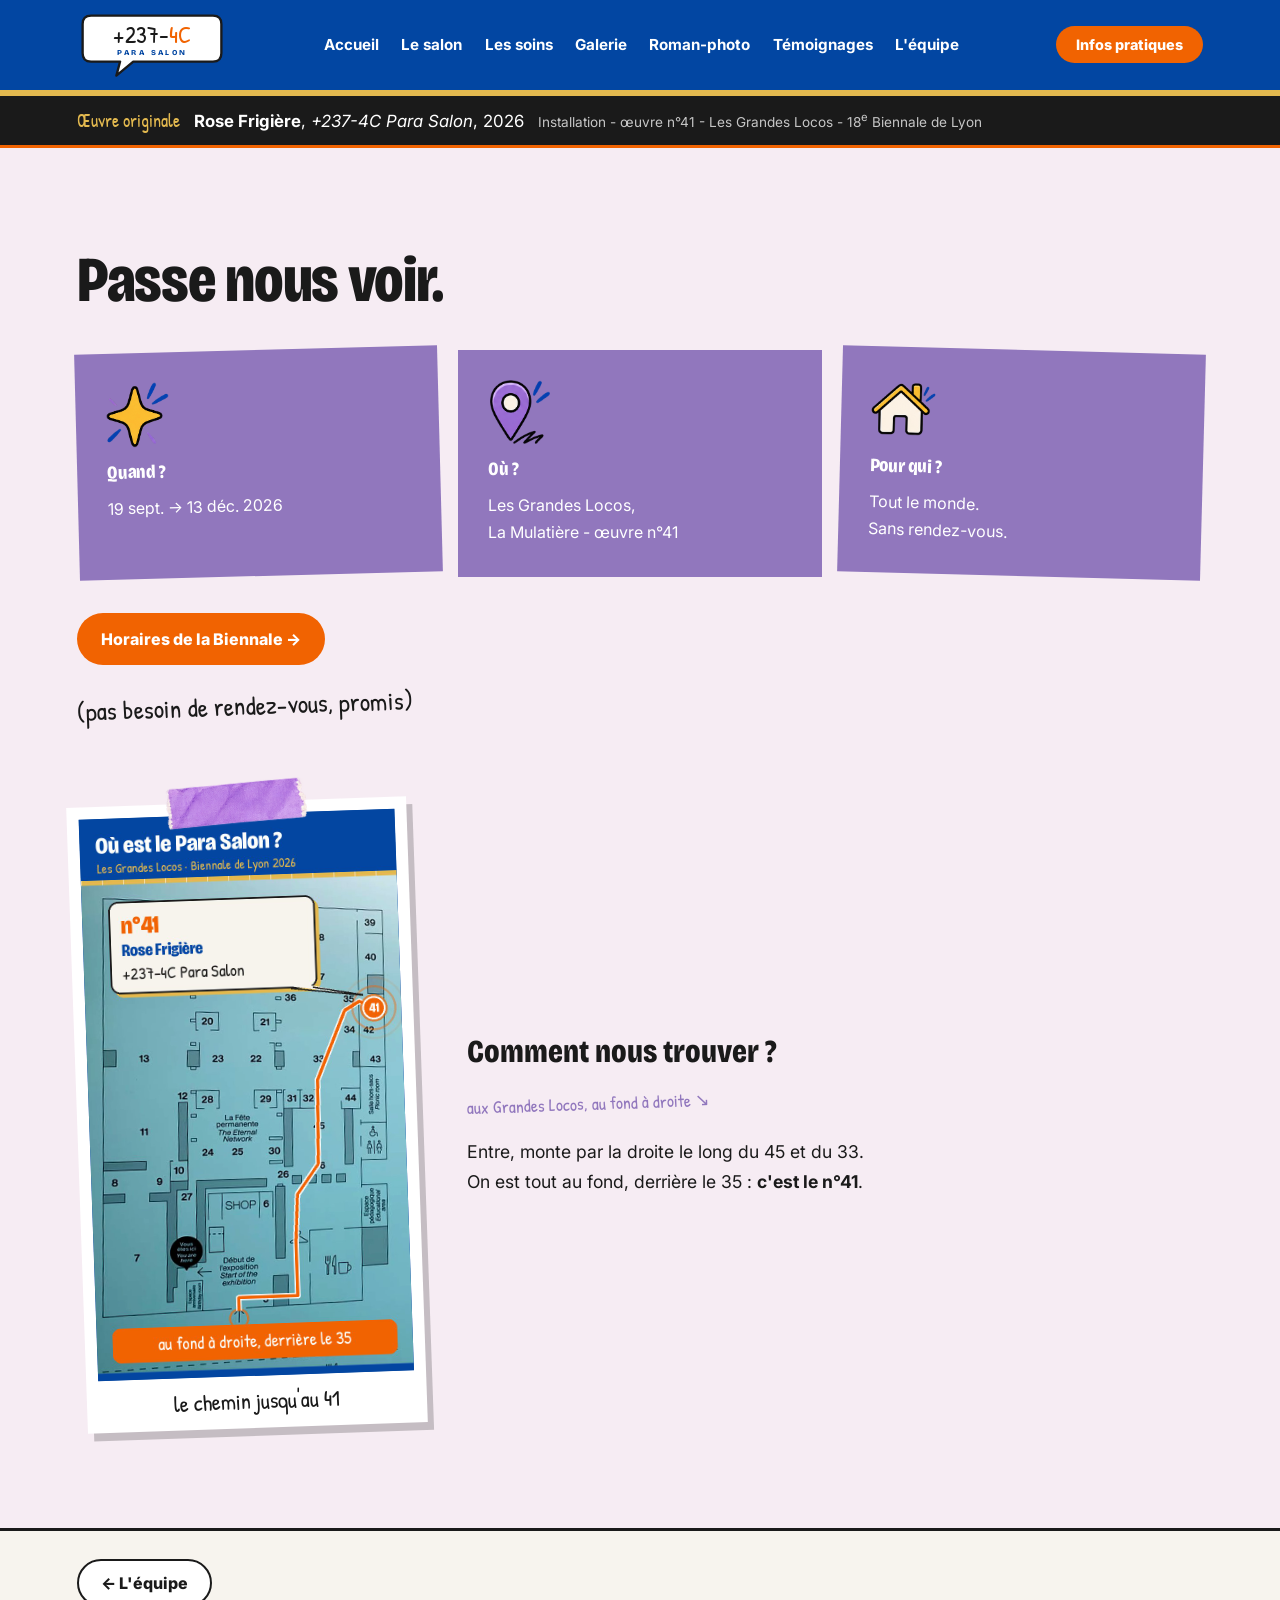
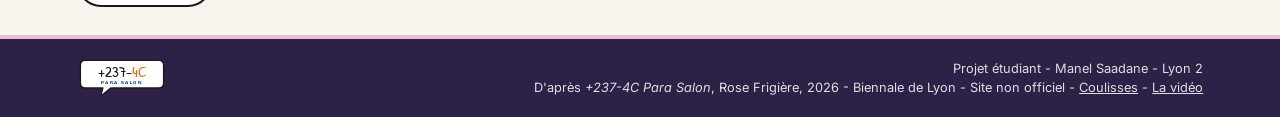
==== rdv.html @ 272c2aa1 "Site +237-4C Para Salon" ====
<!DOCTYPE html>
<html lang="fr">
<head>
  <meta charset="UTF-8">
  <meta name="viewport" content="width=device-width, initial-scale=1.0">
  <title>Infos pratiques - +237-4C Para Salon</title>

  <!-- Les 3 polices Google Fonts -->
  <link rel="preconnect" href="https://fonts.googleapis.com">
  <link rel="preconnect" href="https://fonts.gstatic.com" crossorigin>
  <link href="https://fonts.googleapis.com/css2?family=Bricolage+Grotesque:opsz,wdth,wght@12..96,75..100,400..800&family=Inter:wght@400;500;600;700;800&family=Patrick+Hand&display=swap" rel="stylesheet">

  <!-- La même feuille de style pour toutes les pages -->
  <link rel="stylesheet" href="style.css">
</head>
<body>

<!-- ========== EN-TÊTE (identique sur toutes les pages) ========== -->
<header class="entete">
  <a href="index.html" class="logo">
    <!-- Logo écrit en SVG (et pas dans une <img>) pour utiliser les polices Google Fonts -->
    <svg viewBox="0 0 320 150" role="img" aria-label="Logo +237-4C Para Salon">
      <path d="M30 12 H290 Q308 12 308 30 V92 Q308 110 290 110 H120 L84 140 L92 110 H30 Q12 110 12 92 V30 Q12 12 30 12 Z"
            fill="#ffffff" stroke="#1A1A1A" stroke-width="5" stroke-linejoin="round"/>
      <text x="160" y="70" text-anchor="middle" font-family="'Patrick Hand', cursive" font-size="52" fill="#1A1A1A">+237-<tspan fill="#F16301">4C</tspan></text>
      <text x="160" y="96" text-anchor="middle" font-family="'Bricolage Grotesque', sans-serif" font-weight="800" font-size="16" letter-spacing="5" fill="#0246A2">PARA SALON</text>
    </svg>
  </a>
  <nav class="menu">
    <a href="index.html">Accueil</a>
    <a href="salon.html">Le salon</a>
    <a href="carte.html">Les soins</a>
    <a href="galerie.html">Galerie</a>
    <a href="attente.html">Roman-photo</a>
    <a href="avis.html">Témoignages</a>
    <a href="equipe.html">L'équipe</a>
  </nav>
  <a class="btn primary btn-rdv" href="rdv.html">Infos pratiques</a>
</header>
<p class="credit-haut"><span class="credit-label">Œuvre originale</span> <span class="credit-oeuvre"><strong>Rose Frigière</strong>, <em>+237-4C Para Salon</em>, 2026</span> <span class="credit-lieu">Installation - œuvre n°41 - Les Grandes Locos - 18<sup>e</sup> Biennale de Lyon</span></p>

<main>

  <section class="infos-pratiques">
    <div class="container">
      <h2>Passe nous voir.</h2>
      <div class="practical">
        <div><img src="images/icones/etoile.png" alt=""><h3>Quand ?</h3><p>19 sept. → 13 déc. 2026</p></div>
        <div><img src="images/icones/lieu.png" alt=""><h3>Où ?</h3><p>Les Grandes Locos,<br>La Mulatière - œuvre n°41</p></div>
        <div><img src="images/icones/maison.png" alt=""><h3>Pour qui ?</h3><p>Tout le monde.<br>Sans rendez-vous.</p></div>
      </div>
      <div class="cta">
        <a class="btn primary" href="https://www.labiennaledelyon.com" target="_blank" rel="noopener">Horaires de la Biennale →</a>
      </div>
      <p class="annot">(pas besoin de rendez-vous, promis)</p>

      <!-- Le plan animé : de l'entrée jusqu'à l'œuvre n°41 -->
      <div class="plan-41">
        <figure class="polaroid plan-video">
          <img class="scotch" src="images/stickers/scotch-violet.png" alt="">
          <video src="images/plan-41.mp4" poster="images/plan-41-apercu.jpg" autoplay muted loop playsinline></video>
          <figcaption>le chemin jusqu'au 41</figcaption>
        </figure>
        <div class="plan-texte">
          <h3>Comment nous trouver ?</h3>
          <p class="annot">aux Grandes Locos, au fond à droite ↘</p>
          <p>Entre, monte par la droite le long du 45 et du 33.<br>
             On est tout au fond, derrière le 35 : <strong>c'est le n°41</strong>.</p>
        </div>
      </div>
    </div>
  </section>

  <!-- Navigation entre les pages, comme un parcours dans le salon -->
  <nav class="page-nav">
    <a class="prec" href="equipe.html">← L'équipe</a>
    <span></span>
  </nav>

</main>

<!-- ========== PIED DE PAGE (identique sur toutes les pages) ========== -->
<footer>
  <div class="footer">
    <a href="index.html" class="logo" aria-label="Retour à l'accueil">
      <svg viewBox="0 0 320 150" role="img" aria-label="Logo +237-4C">
        <path d="M30 12 H290 Q308 12 308 30 V92 Q308 110 290 110 H120 L84 140 L92 110 H30 Q12 110 12 92 V30 Q12 12 30 12 Z"
              fill="#ffffff" stroke="#1A1A1A" stroke-width="5" stroke-linejoin="round"/>
        <text x="160" y="70" text-anchor="middle" font-family="'Patrick Hand', cursive" font-size="52" fill="#1A1A1A">+237-<tspan fill="#F16301">4C</tspan></text>
        <text x="160" y="96" text-anchor="middle" font-family="'Bricolage Grotesque', sans-serif" font-weight="800" font-size="16" letter-spacing="5" fill="#0246A2">PARA SALON</text>
      </svg>
    </a>
    <p>Projet étudiant - Manel Saadane - Lyon 2<br>
       D'après <em>+237-4C Para Salon</em>, Rose Frigière, 2026 - Biennale de Lyon - Site non officiel -
       <a href="coulisses.html">Coulisses</a> - <a href="presentation.html">La vidéo</a></p>
  </div>
</footer>

<script src="animations.js"></script>
</body>
</html>
---- style.css ----
/* =========================================================
   +237-4C Para Salon : feuille de style

   Logique des couleurs :
   - BLEU   : le début du site, comme le mur du salon
   - JAUNE  : tout ce qui rappelle le carrelage
   - ORANGE : uniquement les interactions (boutons, liens, survol)
   - VIOLET / ROSE : à partir d'Afrodites #2, l'univers du roman-photo
   ========================================================= */

/* ---------- 1. Variables : couleurs et polices ---------- */
:root {
  --blue: #0246A2;       /* mur du salon */
  --yellow: #E3B94F;     /* carrelage */
  --orange: #F16301;     /* interactions */
  --purple: #9177BD;     /* roman-photo */
  --pink: #E8BFD0;       /* roman-photo (dégradé) */
  --purple-dark: #2E2147;/* fin du site, version sombre du violet */
  --pink-light: #F6ECF3; /* fond clair rosé */
  --cream: #F7F4EE;      /* faïence des lavabos */
  --black: #1A1A1A;      /* texte */
  --title: 'Bricolage Grotesque', sans-serif;
  --text: 'Inter', sans-serif;
  --hand: 'Patrick Hand', cursive;
}

/* ---------- 2. Réglages de base ---------- */
* { box-sizing: border-box; margin: 0; padding: 0; }
html { scroll-behavior: smooth; }
body {
  font-family: var(--text);
  background: var(--cream);
  color: var(--black);
  overflow-x: hidden;
}
img { width: 100%; display: block; }
a { text-decoration: none; color: inherit; }

/* ---------- 3. En-tête : logo bulle + menu (BLEU) ---------- */
.entete {
  position: sticky;            /* reste collé en haut quand on fait défiler */
  top: 0;
  z-index: 20;
  background: var(--blue);
  border-bottom: 6px solid var(--yellow);  /* rappel du carrelage */
  display: flex;
  align-items: center;
  justify-content: space-between;
  flex-wrap: wrap;
  gap: 1rem;
  padding: .6rem 6vw;
}
.logo svg { width: 150px; height: auto; display: block; }
.menu { display: flex; flex-wrap: wrap; gap: 1.4rem; }
.menu a { color: #fff; font-weight: 700; font-size: .95rem; transition: color .2s; }
.menu a:hover { color: var(--orange); }   /* ORANGE = interaction */
.credit-haut {
  background: var(--black);
  color: #fff;
  font-size: .85rem;
  padding: .45rem 6vw;
}

/* ---------- 4. Accueil (BLEU) ---------- */
.hero {
  min-height: 88vh;
  display: grid;
  grid-template-columns: 1.05fr .95fr;
  background: var(--blue);
  color: #fff;
}
.hero-copy {
  padding: 6vw;
  display: flex;
  flex-direction: column;
  justify-content: center;
  position: relative;
}
.sticker-bienvenue {           /* sticker "Bienvenue !" posé de travers */
  width: 190px;
  transform: rotate(-4deg);
  margin-bottom: 26px;
}
.hero h1 {
  font-family: var(--title);
  font-size: clamp(4rem, 9vw, 8.5rem);
  line-height: .85;
  letter-spacing: -.06em;
}
.hero h1 span { color: var(--yellow); display: block; }
.hero .sub { font-family: var(--title); letter-spacing: .33em; margin: 24px 0 28px; }
.welcome {
  max-width: 560px;
  font-family: var(--hand);
  font-size: 1.45rem;
  line-height: 1.45;
}
.cta { display: flex; gap: 14px; flex-wrap: wrap; margin-top: 34px; }
.btn {
  padding: 16px 24px;
  border-radius: 999px;
  font-weight: 800;
  transition: transform .2s, background .2s;
}
.btn:hover { transform: translateY(-3px); }
.primary { background: var(--orange); color: #fff; }
.secondary { border: 2px solid #fff; }
.secondary:hover { border-color: var(--orange); color: var(--orange); }
.hero-img {
  background: url('images/salon.jpg') center / cover no-repeat;
  position: relative;
  min-height: 420px;
}
.hero-img::after {               /* bande de carrelage jaune */
  content: '';
  position: absolute;
  left: 0; right: 0; bottom: 0;
  height: 24px;
  background: repeating-linear-gradient(90deg, var(--yellow) 0 46px, #fff6 46px 48px);
}
.sticker-ensemble {              /* bulle "On est ensemble" */
  position: absolute;
  right: 5%;
  bottom: 9%;
  width: min(300px, 70%);
  transform: rotate(-3deg);
  filter: drop-shadow(4px 6px 0 rgba(0, 0, 0, .25));
}

/* ---------- 5. Frise de carrelage jaune entre les sections ---------- */
.frise {
  height: 28px;
  background:
    repeating-linear-gradient(90deg, transparent 0 46px, #fff9 46px 48px),
    repeating-linear-gradient(0deg, var(--yellow) 0 12px, #fff9 12px 14px);
}

/* ---------- 6. Sections et titres ---------- */
section { padding: 100px 6vw; }
.container { width: min(1350px, 100%); margin: auto; position: relative; }
.label {                          /* sur-titre numéroté : bleu par défaut, pas orange */
  font-size: .8rem;
  letter-spacing: .14em;
  text-transform: uppercase;
  color: var(--blue);
  font-weight: 800;
  margin-bottom: 14px;
}
.label::before {
  content: '';
  display: inline-block;
  width: 32px;
  height: 4px;
  background: currentColor;       /* le trait prend la couleur du texte */
  margin-right: 10px;
  vertical-align: middle;
}
h2 {
  font-family: var(--title);
  font-size: clamp(2.5rem, 5vw, 5rem);
  line-height: 1;
  margin-bottom: 38px;
}
.intro { max-width: 720px; line-height: 1.8; font-size: 1.08rem; margin-bottom: 40px; }
.icone-titre {                    /* petite icône décorative à côté d'un titre */
  position: absolute;
  right: 0;
  top: 0;
  width: 110px;
  transform: rotate(8deg);
}

/* ---------- 7. Section 01 : le nom (BLEU) ---------- */
.nom { background: var(--blue); color: #fff; padding-top: 40px; }
.nom .label { color: var(--yellow); }
.name-grid { display: grid; grid-template-columns: 1fr 1fr; gap: 24px; }
.name-card {
  background: var(--cream);
  color: var(--black);
  border: 3px solid var(--black);
  padding: 40px;
  box-shadow: 10px 10px 0 var(--yellow);
}
.name-card .code {
  font-family: var(--title);
  font-size: clamp(4rem, 8vw, 7rem);
  line-height: 1;
  color: var(--blue);
  margin-bottom: 20px;
}
.name-card p { line-height: 1.75; }

/* ---------- 8. Section 02 : prestations (JAUNE carrelage) ---------- */
.dimensions { background: var(--yellow); }
.dimensions .label { color: var(--black); }
.cards { display: grid; grid-template-columns: repeat(4, 1fr); gap: 18px; }
.card {
  background: var(--cream);
  border: 2px solid var(--black);
  padding: 30px;
  min-height: 250px;
}
.card img { width: 72px; height: 72px; object-fit: contain; }
.card h3 { font-family: var(--title); font-size: 1.35rem; margin: 16px 0; }
.card p { line-height: 1.6; }

/* ---------- 9. Section 03 : galerie (BLEU) ---------- */
.gallery { background: var(--blue); color: #fff; }
.gallery .label { color: var(--yellow); }
.gallery-head {
  display: flex;
  justify-content: space-between;
  gap: 40px;
  align-items: end;
  margin-bottom: 36px;
}
.gallery-head p { max-width: 500px; opacity: .85; line-height: 1.7; }
.grid { display: grid; grid-template-columns: repeat(12, 1fr); gap: 14px; }
.photo {
  position: relative;
  overflow: hidden;
  background: #ccc;
  min-height: 270px;
  cursor: zoom-in;
}
.photo img { height: 100%; object-fit: cover; transition: .4s; }
.photo:hover img { transform: scale(1.04); }
.grid .photo:nth-child(1) { grid-column: span 7; min-height: 430px; }
.grid .photo:nth-child(2) { grid-column: span 5; min-height: 430px; }
.grid .photo:nth-child(n+3) { grid-column: span 3; }
.tag {                            /* étiquette manuscrite */
  position: absolute;
  left: 14px;
  bottom: 14px;
  background: var(--cream);
  color: var(--black);
  padding: 8px 12px;
  font-family: var(--hand);
  font-size: 1.15rem;
  transform: rotate(-2deg);
  transition: background .2s, color .2s;
}
.photo:hover .tag { background: var(--orange); color: #fff; }  /* ORANGE au survol */

/* ---------- 10. Section 04 : roman-photo (bascule VIOLET / ROSE) ---------- */
.roman { background: linear-gradient(135deg, var(--pink), var(--purple) 55%, #6655a6); color: #fff; }
.roman .label { color: #fff; }
.roman-grid { display: grid; grid-template-columns: .85fr 1.15fr; gap: 55px; align-items: center; }
.roman p { line-height: 1.8; margin-bottom: 18px; }
.note {                           /* phrase manuscrite sur papier */
  background: var(--cream);
  color: var(--black);
  padding: 20px 24px;
  font-family: var(--hand);
  font-size: 1.6rem;
  transform: rotate(-2deg);
  box-shadow: 9px 9px 0 rgba(46, 33, 71, .35);
  margin-bottom: 28px;
}
.main-page { overflow: visible; min-height: 0; background: none; }
.main-page img:not(.scotch) {
  height: auto;
  box-shadow: 14px 14px 0 var(--purple-dark);
  transform: rotate(2deg);
}
/* Morceau de scotch posé sur une photo.
   On écrit "img.scotch" pour que cette règle passe avant ".photo img". */
img.scotch,
.photo img.scotch {
  position: absolute;
  width: 170px;
  height: auto;
  z-index: 2;
  pointer-events: none;           /* on peut cliquer "à travers" */
}
.main-page img.scotch,
.main-page:hover img.scotch { top: -26px; left: 40%; transform: rotate(-6deg); }

/* ---------- 11. Section 05 : nos clientes (ROSE clair) ---------- */
.clientes { background: var(--pink-light); }
.clientes .label { color: var(--purple); }
.client-grid { display: grid; grid-template-columns: .8fr 1.2fr; gap: 60px; align-items: start; }
.client-photo { position: relative; }
.client-photo > img:first-child { border: 1px solid rgba(0, 0, 0, .12); }
.client-photo .scotch { top: -22px; left: 30%; transform: rotate(4deg); }
.copy p { line-height: 1.8; margin-bottom: 22px; }
.quote {                          /* témoignage dans une bulle */
  margin: 0 0 36px;
  padding: 30px 35px;
  border: 3px solid var(--black);
  border-radius: 35px;
  background: #fff;
  font-family: var(--hand);
  font-size: clamp(1.6rem, 3vw, 2.4rem);
  line-height: 1.25;
  box-shadow: 8px 8px 0 var(--purple);
}
.quote cite {
  display: block;
  margin-top: 14px;
  font-family: var(--text);
  font-style: normal;
  font-size: .9rem;
  color: #666;
}

/* ---------- 12. Section 06 : à propos (VIOLET foncé) ---------- */
.info { background: var(--purple-dark); color: #fff; }
.info .label { color: var(--pink); }
.info-grid { display: grid; grid-template-columns: 1fr 1fr; gap: 70px; align-items: start; }
.info h3 { font-family: var(--title); color: var(--pink); margin: 30px 0 12px; font-size: 1.3rem; }
.info p, .info li { line-height: 1.8; opacity: .9; }
.info ul { padding-left: 20px; }
.info li { margin-bottom: 12px; }
.info-card {                      /* phrase manuscrite sur papier rose */
  background: var(--pink);
  color: var(--black);
  padding: 40px;
  transform: rotate(1deg);
  font-family: var(--hand);
  font-size: clamp(1.8rem, 3vw, 2.5rem);
  line-height: 1.15;
  margin-bottom: 30px;
}

/* ---------- 13. Section 07 : infos pratiques (ROSE clair) ---------- */
.infos-pratiques { background: var(--pink-light); }
.infos-pratiques .label { color: var(--purple); }
.practical { display: grid; grid-template-columns: repeat(3, 1fr); gap: 18px; }
.practical div { background: var(--purple); color: #fff; padding: 30px; }
.practical img { width: 64px; height: 64px; object-fit: contain; margin-bottom: 14px; }
.practical h3 { font-family: var(--title); margin-bottom: 12px; }
.practical p { line-height: 1.7; }

/* ---------- 14. Section 08 : le design du site ---------- */
.design { background: var(--cream); }
.design .label { color: var(--purple); }
.design-grid { display: grid; grid-template-columns: repeat(4, 1fr); gap: 18px; }
.swatch { border: 2px solid var(--black); background: #fff; }
.swatch .couleur { height: 110px; border-bottom: 2px solid var(--black); }
.swatch div:last-child { padding: 18px; line-height: 1.6; }
.swatch strong { font-family: var(--title); font-weight: normal; display: block; margin-bottom: 4px; }
.design-note {
  margin-top: 36px;
  max-width: 820px;
  font-family: var(--hand);
  font-size: 1.5rem;
  line-height: 1.4;
}

/* ---------- 15. Pied de page (VIOLET foncé) ---------- */
footer { background: var(--purple-dark); color: #fff; padding: 65px 6vw 35px; border-top: 6px solid var(--pink); }
.footer {
  width: min(1350px, 100%);
  margin: auto;
  display: flex;
  justify-content: space-between;
  gap: 40px;
  align-items: end;
}
.footer .logo svg { width: 220px; }
.footer p { max-width: 460px; line-height: 1.6; opacity: .85; font-size: .9rem; }
.footer a { text-decoration: underline; }
.footer a:hover { color: var(--orange); }

/* ---------- 16. Agrandissement des photos (lightbox) ---------- */
.lightbox {
  position: fixed;
  inset: 0;
  background: rgba(0, 0, 0, .94);
  z-index: 50;
  display: none;
  place-items: center;
  padding: 30px;
}
.lightbox.active { display: grid; }
.lightbox img { width: auto; max-width: 92vw; max-height: 88vh; object-fit: contain; }
.close {
  position: absolute;
  right: 30px;
  top: 20px;
  background: none;
  border: 0;
  color: #fff;
  font-size: 2.5rem;
  cursor: pointer;
}
.close:hover { color: var(--orange); }

/* ---------- 17. Tablette ---------- */
@media (max-width: 950px) {
  .hero, .roman-grid, .client-grid, .info-grid { grid-template-columns: 1fr; }
  .hero-img { min-height: 60vh; }
  .cards, .design-grid { grid-template-columns: repeat(2, 1fr); }
  .gallery-head { display: block; }
  .gallery-head p { margin-top: 15px; }
  .icone-titre { width: 80px; }
}

/* ---------- 18. Téléphone ---------- */
@media (max-width: 640px) {
  .entete { padding: .6rem 20px; }
  .logo svg { width: 120px; }
  .menu { gap: .9rem; }
  .menu a { font-size: .85rem; }
  .credit-haut { padding: .45rem 20px; }
  section { padding: 75px 20px; }
  .hero-copy { padding: 50px 20px; }
  .sticker-bienvenue { width: 150px; }
  .name-grid, .cards, .practical, .design-grid { grid-template-columns: 1fr; }
  .name-card { padding: 28px; }
  .grid { display: block; }
  .grid .photo { margin-bottom: 12px; min-height: 320px; }
  .icone-titre { width: 64px; }
  .footer { display: block; }
  .footer p { margin-top: 25px; }
}

/* =========================================================
   AJOUTS : organisation "vrai salon"
   ========================================================= */

/* ---------- 19. Bouton "Prendre RDV" dans l'en-tête ---------- */
.btn-rdv { padding: 10px 20px; font-size: .9rem; }

/* ---------- 20. La carte des soins (comme un tableau de tarifs) ---------- */
.carte-soins {
  display: grid;
  grid-template-columns: 1fr 1fr;
  gap: 18px 40px;
  background: var(--cream);
  border: 3px solid var(--black);
  padding: 40px;
  box-shadow: 12px 12px 0 var(--black);
}
.soin { display: flex; gap: 18px; align-items: flex-start; }
.soin img { width: 64px; height: 64px; object-fit: contain; flex-shrink: 0; }
.soin > div { flex: 1; }
.soin-ligne { display: flex; align-items: baseline; gap: 8px; }
.soin-ligne h3 { font-family: var(--title); font-weight: normal; font-size: 1.15rem; }
.points {                          /* les pointillés entre le nom et le prix */
  flex: 1;
  border-bottom: 3px dotted var(--black);
  transform: translateY(-4px);
  min-width: 20px;
}
.prix { font-family: var(--hand); font-size: 1.35rem; color: var(--blue); white-space: nowrap; }
.soin p { line-height: 1.6; margin-top: 6px; color: #333; }

/* ---------- 21. Avis des clientes ---------- */
.avis-grid { display: grid; grid-template-columns: 1fr 1fr; gap: 40px; }
.avis { display: flex; flex-direction: column; gap: 30px; }
.avis .client-photo img:first-child { height: 380px; object-fit: cover; }
.avis .quote { margin: 0; font-size: clamp(1.4rem, 2.4vw, 1.9rem); }
.vitrine-texte {
  margin-top: 60px;
  max-width: 820px;
  background: #fff;
  border-left: 8px solid var(--purple);
  padding: 30px 35px;
}
.vitrine-texte h3 { font-family: var(--title); font-weight: normal; margin-bottom: 10px; }
.vitrine-texte p { line-height: 1.8; }

/* ---------- 22. L'équipe ---------- */
.equipe-grid { display: grid; grid-template-columns: repeat(3, 1fr); gap: 18px; margin-bottom: 60px; }
.membre {
  background: rgba(255, 255, 255, .06);
  border: 2px solid var(--pink);
  padding: 30px;
}
.membre img { width: 70px; height: 70px; object-fit: contain; margin-bottom: 12px; }
.info .membre h3 { margin: 0; color: #fff; font-size: 1.5rem; }
.membre .role { font-family: var(--hand); font-size: 1.3rem; color: var(--pink); opacity: 1; margin-bottom: 12px; }
.philosophie h3:first-child { margin-top: 0; }

/* ---------- 23. Rendez-vous ---------- */
.infos-pratiques .cta { margin-top: 36px; }

/* ---------- 24. Petits écrans pour les ajouts ---------- */
@media (max-width: 950px) {
  .menu { order: 3; width: 100%; }          /* le menu passe sous le logo */
  .carte-soins, .avis-grid, .equipe-grid { grid-template-columns: 1fr; }
}
@media (max-width: 640px) {
  .carte-soins { padding: 24px; box-shadow: 8px 8px 0 var(--black); }
  .soin img { width: 48px; height: 48px; }
  .soin-ligne { flex-wrap: wrap; }
  .points { display: none; }
  .avis .client-photo img:first-child { height: 280px; }
}

/* =========================================================
   AJOUTS : site en plusieurs pages
   ========================================================= */

/* ---------- 25. Onglet actif dans le menu ---------- */
.menu a.actif {
  color: #fff;
  border-bottom: 3px solid var(--orange);   /* on souligne la page où l'on est */
  padding-bottom: 3px;
}

/* ---------- 26. Le contenu remplit au moins l'écran ---------- */
main { min-height: calc(100vh - 140px); display: flex; flex-direction: column; }
main > section:not(.hero) { flex: 1; }

/* ---------- 27. Accueil : les espaces du salon ---------- */
.espaces { background: var(--blue); color: #fff; padding-top: 40px; }
.espaces .label { color: var(--yellow); }
.espaces-grid { display: grid; grid-template-columns: repeat(3, 1fr); gap: 18px; }
.espace {
  background: var(--cream);
  color: var(--black);
  border: 3px solid var(--black);
  padding: 28px;
  box-shadow: 8px 8px 0 var(--yellow);
  transition: transform .2s, box-shadow .2s;
}
.espace:hover { transform: translate(-3px, -3px); box-shadow: 11px 11px 0 var(--orange); }
.espace img { width: 64px; height: 64px; object-fit: contain; margin-bottom: 12px; }
.espace h3 { font-family: var(--title); font-weight: normal; font-size: 1.3rem; margin-bottom: 6px; }
.espace p { line-height: 1.6; margin-bottom: 14px; }
.espace-lien { font-weight: 800; color: var(--orange); }

/* ---------- 28. Navigation "page précédente / suivante" ---------- */
.page-nav {
  display: flex;
  justify-content: space-between;
  gap: 20px;
  padding: 28px 6vw;
  background: var(--cream);
  border-top: 3px solid var(--black);
}
.page-nav a {
  font-weight: 800;
  padding: 12px 22px;
  border: 2px solid var(--black);
  border-radius: 999px;
  background: #fff;
  transition: background .2s, color .2s;
}
.page-nav a:hover { background: var(--orange); color: #fff; border-color: var(--orange); }

@media (max-width: 950px) {
  .espaces-grid { grid-template-columns: 1fr 1fr; }
}
@media (max-width: 640px) {
  .espaces-grid { grid-template-columns: 1fr; }
  .page-nav { flex-direction: column; padding: 20px; }
  .page-nav a { text-align: center; }
}
@media (max-width: 640px) {
  .icone-titre { display: none; }   /* sur téléphone, l'icône gênerait le titre */
}

/* ---------- 29. Galerie : le collage ---------- */
.photo.collage {
  min-height: 0;                /* le collage garde sa forme d'origine */
  background: none;
  border: 3px solid var(--black);
  box-shadow: 12px 12px 0 var(--yellow);
}
.photo.collage img { height: auto; }
.photo.collage:hover img { transform: none; }  /* pas de zoom au survol, l'image est déjà grande */

/* =========================================================
   AJOUTS : style "fait main" (post-its, polaroïds, annotations)
   ========================================================= */

/* ---------- 30. Annotations écrites à la main ---------- */
.annot {
  font-family: var(--hand);
  font-size: 1.6rem;
  line-height: 1.3;
  transform: rotate(-2deg);
  margin: -20px 0 30px;
  display: inline-block;
}
.annot-blanc { color: #fff; }
.annot-jaune { color: var(--yellow); }
.titre-main { font-family: var(--hand); font-weight: normal; font-size: clamp(2.6rem, 5vw, 4rem); }

/* ---------- 31. Accueil : des petits papiers de travers ---------- */
.espace { text-align: center; padding: 26px 20px; }
.espace img { margin: 0 auto 10px; }
.espace span { font-family: var(--hand); font-size: 1.3rem; color: #555; }
.espace:nth-child(odd)  { transform: rotate(-1.5deg); }
.espace:nth-child(even) { transform: rotate(1.5deg); }
.espace:hover { transform: rotate(0) translateY(-4px); }

/* ---------- 32. Post-its ---------- */
.postits {
  display: grid;
  grid-template-columns: 1fr 1fr 1.1fr;
  gap: 36px;
  align-items: start;
  margin-bottom: 40px;
}
.postit {
  color: var(--black);
  padding: 30px;
  font-size: 1.1rem;
  line-height: 1.6;
  box-shadow: 6px 8px 0 rgba(0, 0, 0, .25);
}
.postit-jaune { background: var(--yellow); transform: rotate(-3deg); }
.postit-blanc { background: var(--cream); transform: rotate(2deg); margin-top: 40px; }
.postit-rose  { background: var(--pink); transform: rotate(-1deg); }
.postit .gros {
  font-family: var(--title);
  font-size: clamp(3.5rem, 7vw, 6rem);
  line-height: 1;
  color: var(--blue);
  margin-bottom: 14px;
}

/* ---------- 33. Polaroïds ---------- */
.polaroid {
  position: relative;
  background: #fff;
  padding: 12px 12px 0;
  box-shadow: 6px 8px 0 rgba(0, 0, 0, .2);
}
.polaroid > img:not(.scotch) { height: 300px; object-fit: cover; }
.polaroid figcaption {
  font-family: var(--hand);
  font-size: 1.4rem;
  text-align: center;
  padding: 10px 0 12px;
  color: var(--black);
}
.polaroid .scotch { top: -20px; left: 50%; transform: translateX(-50%) rotate(-4deg); width: 140px; }
.polaroid-droite { transform: rotate(4deg); }

/* ---------- 34. Salle d'attente ---------- */
.court { max-width: 460px; }
.spoiler {
  font-family: var(--hand);
  font-size: clamp(1.8rem, 3vw, 2.4rem);
  line-height: 1.15;
  margin: 26px 0 !important;
}

/* ---------- 35. Avis : un polaroïd droit, l'autre décalé ---------- */
.avis .polaroid { transform: rotate(-2deg); }
.avis-decale { margin-top: 60px; }
.avis-decale .polaroid { transform: rotate(3deg); }
.avis .client-photo img:first-child { height: auto; }
.vitrine-postit { max-width: 560px; margin: 70px auto 0; }
.vitrine-postit p + p { margin-top: 10px; }

/* ---------- 36. Équipe : cartes un peu de travers ---------- */
.membre:nth-child(1) { transform: rotate(-1.5deg); }
.membre:nth-child(3) { transform: rotate(1.5deg); }
.equipe-grid + .info-card { max-width: 640px; margin: 0 auto; }

/* ---------- 37. Coulisses ---------- */
.swatch div:last-child { font-family: var(--hand); font-size: 1.3rem; }
.swatch strong { font-family: var(--title); font-size: 1rem; }

@media (max-width: 950px) {
  .postits { grid-template-columns: 1fr; }
  .postit-blanc { margin-top: 0; }
  .avis-decale { margin-top: 0; }
}

/* ---------- 38. Petits réglages ---------- */
.nom { padding-top: 90px; }
.cta + .annot { margin-top: 24px; }
.practical div:nth-child(1) { transform: rotate(-1.5deg); }
.practical div:nth-child(3) { transform: rotate(1.5deg); }

/* ---------- 39. Pied de page compact ---------- */
footer { padding: 18px 6vw; border-top-width: 4px; }
.footer { align-items: center; gap: 24px; }
.footer .logo svg { width: 90px; }
.footer p { max-width: none; font-size: .8rem; line-height: 1.5; text-align: right; }
@media (max-width: 640px) {
  .footer { display: flex; flex-direction: column; text-align: center; }
  .footer p { text-align: center; margin-top: 0; }
}

/* ---------- 40. Accueil : la photo du salon en fond ---------- */
.hero-photo {
  display: flex;
  align-items: center;
  min-height: calc(100vh - 110px);
  /* un voile bleu à gauche pour lire le texte, puis la photo bien visible à droite */
  background:
    linear-gradient(90deg, rgba(2, 70, 162, .95) 0%, rgba(2, 70, 162, .8) 32%, rgba(2, 70, 162, 0) 62%),
    url('images/accueil-salon.jpg') 70% center / cover no-repeat;
  position: relative;
}
.hero-photo::after {               /* la bande de carrelage jaune en bas */
  content: '';
  position: absolute;
  left: 0; right: 0; bottom: 0;
  height: 22px;
  background: repeating-linear-gradient(90deg, var(--yellow) 0 46px, #fff9 46px 48px);
}
.hero-photo .hero-copy { max-width: 640px; padding: 60px 6vw 80px; }
.hero-photo h1, .hero-photo .welcome { text-shadow: 0 2px 12px rgba(0, 0, 0, .25); }

@media (max-width: 950px) {
  /* sur téléphone, le voile bleu couvre toute la photo pour garder le texte lisible */
  .hero-photo {
    background:
      linear-gradient(180deg, rgba(2, 70, 162, .9) 0%, rgba(2, 70, 162, .7) 60%, rgba(2, 70, 162, .35) 100%),
      url('images/accueil-salon.jpg') 62% center / cover no-repeat;
  }
}
.hero-photo .hero-copy { padding: 40px 6vw 60px; }
.hero-photo .sticker-bienvenue { width: 150px; margin-bottom: 18px; }
.hero-photo h1 { font-size: clamp(3.5rem, 7vw, 6.5rem); }
.hero-photo .sub { margin: 16px 0 18px; }
.hero-photo .cta { margin-top: 24px; }

/* ---------- 41. Accueil : texte + deux photos façon polaroïds ---------- */
.hero-duo {
  display: grid;
  grid-template-columns: 1fr 1.15fr;
  align-items: center;
  gap: 2vw;
  min-height: calc(100vh - 110px);
  background: var(--blue);
  position: relative;
  padding: 40px 6vw 70px;
}
.hero-duo::after {                 /* la bande de carrelage jaune en bas */
  content: '';
  position: absolute;
  left: 0; right: 0; bottom: 0;
  height: 22px;
  background: repeating-linear-gradient(90deg, var(--yellow) 0 46px, #fff9 46px 48px);
}
.hero-duo .hero-copy { padding: 0; }
.hero-duo .sticker-bienvenue { width: 150px; margin-bottom: 18px; }
.hero-duo h1 { font-size: clamp(3.5rem, 7vw, 6.5rem); }
.hero-duo .sub { margin: 16px 0 18px; }
.hero-duo .cta { margin-top: 24px; }

.duo { position: relative; display: flex; gap: 0; align-items: center; padding: 30px 0; }
.duo .polaroid { flex: 1; padding-bottom: 12px; }
.duo .polaroid > img:not(.scotch) { height: auto; aspect-ratio: 9 / 10; object-fit: cover; }
.duo-1 { transform: rotate(-4deg); z-index: 1; }
.duo-2 { transform: rotate(3deg) translateY(30px); margin-left: -30px; z-index: 2; }
.duo .sticker-ensemble {           /* la bulle posée entre les deux photos */
  position: absolute;
  right: 4%;
  bottom: -10px;
  width: min(260px, 55%);
  z-index: 3;
}

@media (max-width: 950px) {
  .hero-duo { grid-template-columns: 1fr; padding: 40px 20px 70px; }
  .duo { max-width: 560px; margin: 10px auto 0; }
}

/* ---------- 42. Accueil : la même photo deux fois, texte par-dessus ---------- */
.hero-diptyque {
  display: flex;
  align-items: center;
  position: relative;
  min-height: calc(100vh - 110px);
  overflow: hidden;
  background: var(--blue);
}
.diptyque {                        /* les deux photos côte à côte, en fond */
  position: absolute;
  inset: 0;
  display: grid;
  grid-template-columns: 1fr 1fr;
}
.diptyque img { height: 100%; object-fit: cover; }
.hero-diptyque::before {           /* voile bleu à gauche pour lire le texte */
  content: '';
  position: absolute;
  inset: 0;
  background: linear-gradient(90deg, rgba(2, 70, 162, .93) 0%, rgba(2, 70, 162, .75) 35%, rgba(2, 70, 162, 0) 60%);
  z-index: 1;
}
.hero-diptyque::after {            /* la bande de carrelage jaune en bas */
  content: '';
  position: absolute;
  left: 0; right: 0; bottom: 0;
  height: 22px;
  background: repeating-linear-gradient(90deg, var(--yellow) 0 46px, #fff9 46px 48px);
  z-index: 2;
}
.hero-diptyque .hero-copy { position: relative; z-index: 2; max-width: 640px; padding: 40px 6vw 70px; }
.hero-diptyque .sticker-bienvenue { width: 150px; margin-bottom: 18px; }
.hero-diptyque h1 { font-size: clamp(3.5rem, 7vw, 6.5rem); text-shadow: 0 2px 12px rgba(0, 0, 0, .25); }
.hero-diptyque .sub { margin: 16px 0 18px; }
.hero-diptyque .welcome { text-shadow: 0 2px 10px rgba(0, 0, 0, .3); }
.hero-diptyque .cta { margin-top: 24px; }
.hero-diptyque .sticker-ensemble { z-index: 2; right: 4%; bottom: 8%; width: min(280px, 40%); }

@media (max-width: 950px) {
  .diptyque { grid-template-columns: 1fr; }
  .diptyque img + img { display: none; }   /* sur téléphone, une seule photo */
  .hero-diptyque::before { background: rgba(2, 70, 162, .78); }
  .hero-diptyque .sticker-ensemble { width: 200px; bottom: 40px; }
}

/* ---------- 43. Menu un peu plus serré sur les écrans moyens ---------- */
@media (max-width: 1250px) and (min-width: 951px) {
  .entete { padding: .6rem 3vw; }
  .logo svg { width: 120px; }
  .menu { gap: 1rem; }
  .menu a { font-size: .88rem; }
  .btn-rdv { padding: 9px 16px; font-size: .85rem; }
}

/* ---------- 44. Accueil : la photo en double, texte dans un encadré bleu ---------- */
.hero-double {
  display: flex;
  align-items: center;
  position: relative;
  min-height: calc(100vh - 110px);
  overflow: hidden;
  background: var(--blue);
  padding: 50px 6vw 80px;
}
.hero-fond {                       /* la photo prend tout le fond */
  position: absolute;
  inset: 0;
  height: 100%;
  object-fit: cover;
}
.hero-double::after {              /* la bande de carrelage jaune en bas */
  content: '';
  position: absolute;
  left: 0; right: 0; bottom: 0;
  height: 22px;
  background: repeating-linear-gradient(90deg, var(--yellow) 0 46px, #fff9 46px 48px);
  z-index: 2;
}
.hero-double .hero-copy {          /* l'encadré bleu, comme un bout de mur posé sur la photo */
  position: relative;
  z-index: 2;
  max-width: 560px;
  padding: 36px 40px 40px;
  background: rgba(2, 70, 162, .92);
  border: 3px solid var(--black);
  box-shadow: 10px 10px 0 var(--yellow);
  transform: rotate(-1.5deg);
}
.hero-double .sticker-bienvenue { width: 140px; margin: -70px 0 10px -20px; }
.hero-double h1 { font-size: clamp(3.2rem, 6vw, 5.5rem); }
.hero-double .sub { margin: 14px 0 16px; }
.hero-double .cta { margin-top: 22px; }
.hero-double .sticker-ensemble { z-index: 2; right: 4%; bottom: 8%; width: min(280px, 40%); }

@media (max-width: 640px) {
  .hero-double { padding: 70px 16px 120px; }
  .hero-double .hero-copy { padding: 28px 22px 30px; }
  .hero-double .sticker-bienvenue { margin: -60px 0 8px -6px; }
  .hero-double .sticker-ensemble { width: 190px; bottom: 36px; }
}

/* ---------- 45. Accueil moins haut : on voit la suite du premier coup ---------- */
.hero-double { min-height: 0; height: clamp(380px, 52vh, 500px); padding: 30px 6vw 50px; }
.hero-double .hero-copy { padding: 22px 30px 26px; max-width: 500px; }
.hero-double .sticker-bienvenue { width: 110px; margin: -48px 0 4px -16px; }
.hero-double h1 { font-size: clamp(2.6rem, 4.6vw, 4.2rem); }
.hero-double h1 span { display: inline; }        /* "+237-4C" sur une seule ligne */
.hero-double .sub { margin: 8px 0 10px; letter-spacing: .28em; font-size: .9rem; }
.hero-double .welcome { font-size: 1.2rem; }
.hero-double .cta { margin-top: 16px; }
.hero-double .btn { padding: 12px 20px; }
.espaces { padding-top: 40px; padding-bottom: 60px; }
.espaces .titre-main { margin-bottom: 24px; }

@media (max-width: 640px) {
  .hero-double { height: auto; padding: 60px 16px 50px; }
}

/* ---------- 46. Police des titres : Bricolage Grotesque ----------
   Une police "enseigne de boutique" : très grasse et un peu serrée. */
h1, h2, .hero .sub, .name-card .code, .card h3, .soin-ligne h3, .postit .gros,
.espace h3, .info h3, .practical h3, .vitrine-texte h3, .swatch strong, .membre h3 {
  font-family: var(--title);
  font-weight: 800;
  font-stretch: 80%;            /* la version un peu étroite de la police */
  letter-spacing: -0.02em;
}
.hero h1 { letter-spacing: -0.04em; }
.hero .sub { letter-spacing: .3em; font-weight: 700; font-stretch: 100%; }

/* =========================================================
   47. ANIMATIONS
   On utilise "translate" et "scale" (séparés de "transform")
   pour ne pas casser les rotations des post-its et polaroïds.
   ========================================================= */

/* --- Apparition au défilement (avec animations.js) --- */
.cache {
  opacity: 0;
  translate: 0 40px;
  transition: opacity .7s ease, translate .7s cubic-bezier(.2, .8, .3, 1.2);
}
.cache.visible { opacity: 1; translate: 0 0; }

/* --- Accueil : l'encadré bleu arrive comme un papier qu'on pose --- */
@keyframes poser {
  0%   { opacity: 0; translate: -60px 20px; scale: 1.08; }
  70%  { opacity: 1; translate: 4px 0; scale: .99; }
  100% { translate: 0 0; scale: 1; }
}
.hero-double .hero-copy { animation: poser .9s cubic-bezier(.2, .8, .3, 1) both; }

/* --- Le sticker "Bienvenue" tombe puis se balance --- */
@keyframes tomber {
  0%   { opacity: 0; translate: 0 -80px; rotate: -25deg; }
  60%  { opacity: 1; translate: 0 6px;  rotate: 6deg; }
  100% { translate: 0 0; rotate: 0deg; }
}
@keyframes balancer {
  0%, 100% { rotate: -3deg; }
  50%      { rotate: 3deg; }
}
.sticker-bienvenue {
  animation: tomber .8s .5s cubic-bezier(.3, 1.4, .5, 1) both,
             balancer 4s 1.4s ease-in-out infinite;
  transform-origin: top left;
}

/* --- Les boutons de l'accueil arrivent un peu après --- */
@keyframes monter { from { opacity: 0; translate: 0 20px; } to { opacity: 1; translate: 0 0; } }
.hero-double .welcome { animation: monter .6s .7s both; }
.hero-double .cta     { animation: monter .6s .9s both; }

/* --- Le bouton orange "respire" doucement pour attirer l'œil --- */
@keyframes respirer {
  0%, 100% { box-shadow: 0 0 0 0 rgba(241, 99, 1, .55); }
  50%      { box-shadow: 0 0 0 10px rgba(241, 99, 1, 0); }
}
.btn.primary { animation: respirer 2.4s ease-in-out infinite; }
.hero-double .cta .btn.primary { animation: respirer 2.4s 1.6s ease-in-out infinite; }

/* --- Le scotch frétille un peu --- */
@keyframes fretiller {
  0%, 100% { rotate: 0deg; }
  50%      { rotate: 3deg; }
}
img.scotch { animation: fretiller 3s ease-in-out infinite; }

/* --- Les icônes flottent légèrement --- */
@keyframes flotter {
  0%, 100% { translate: 0 0; }
  50%      { translate: 0 -6px; }
}
.icone-titre { animation: flotter 3.5s ease-in-out infinite; }
.espace img, .membre img, .practical img { transition: rotate .3s, scale .3s; }
.espace:hover img, .membre:hover img, .practical div:hover img { rotate: -10deg; scale: 1.15; }

/* --- Au survol : les papiers se redressent et se soulèvent --- */
.postit, .polaroid, .membre, .practical > div, .info-card, .note {
  transition: opacity .7s ease, translate .4s cubic-bezier(.2, .8, .3, 1.4), scale .4s, box-shadow .3s;
}
.postit:hover, .polaroid:hover, .membre:hover, .practical > div:hover, .note:hover {
  scale: 1.04;
  translate: 0 -6px;
  box-shadow: 10px 14px 0 rgba(0, 0, 0, .25);
}

/* --- La carte des soins : les pointillés se "dessinent" au survol --- */
.soin .points { transform-origin: left; transition: scale .4s; }
.soin:hover .points { scale: 1.02 1; border-bottom-color: var(--orange); }
.soin:hover .prix { color: var(--orange); }
.soin img { transition: rotate .3s; }
.soin:hover img { rotate: -12deg; }

/* --- Le soulignement orange du menu grandit au survol --- */
.menu a { position: relative; }
.menu a::after {
  content: '';
  position: absolute;
  left: 0; bottom: -4px;
  width: 100%; height: 3px;
  background: var(--orange);
  scale: 0 1;
  transform-origin: left;
  transition: scale .3s;
}
.menu a:hover::after { scale: 1 1; }
.menu a.actif { border-bottom: 0; }
.menu a.actif::after { scale: 1 1; }

/* --- La bulle de citation "parle" (petit rebond à l'apparition) --- */
.quote.visible { animation: parler .5s .2s ease-out; }
@keyframes parler { 50% { scale: 1.04; } }

/* --- Respecter les personnes qui n'aiment pas les animations --- */
@media (prefers-reduced-motion: reduce) {
  *, *::before, *::after { animation: none !important; transition: none !important; }
  .cache { opacity: 1; translate: none; }
}

/* ---------- 48. Infos pratiques : le plan animé ---------- */
.plan-41 {
  display: grid;
  grid-template-columns: minmax(240px, 340px) 1fr;
  gap: 50px;
  align-items: center;
  margin-top: 50px;
}
.plan-video { transform: rotate(-2deg); }
.plan-video video { width: 100%; display: block; background: var(--blue); }
.plan-texte h3 { font-family: var(--title); font-weight: 800; font-stretch: 80%; font-size: 2rem; margin-bottom: 18px; }
.plan-texte .annot { margin: 0 0 18px; color: var(--purple); }
.plan-texte p { line-height: 1.7; font-size: 1.1rem; }
@media (max-width: 760px) {
  .plan-41 { grid-template-columns: 1fr; }
  .plan-video { max-width: 320px; margin: 0 auto; }
}

/* ---------- 49. Page vidéo ---------- */
.presentation-video { max-width: 900px; margin: 30px auto 0; transform: rotate(-1deg); }
.presentation-video video { width: 100%; display: block; background: var(--black); }

/* ---------- 50. Bande noire : le crédit de l'œuvre, plus visible ---------- */
.credit-haut {
  display: flex;
  flex-wrap: wrap;
  align-items: baseline;
  gap: 6px 14px;
  padding: .75rem 6vw;
  font-size: .95rem;
  line-height: 1.4;
  border-bottom: 3px solid var(--orange);
}
.credit-label {
  font-family: var(--hand);
  font-size: 1.15rem;
  color: var(--yellow);
}
.credit-oeuvre { font-size: 1.05rem; }
.credit-oeuvre strong { font-weight: 700; }
.credit-lieu { opacity: .75; font-size: .85rem; }
@media (max-width: 640px) {
  .credit-haut { padding: .6rem 20px; gap: 2px 10px; }
  .credit-lieu { flex-basis: 100%; }
}
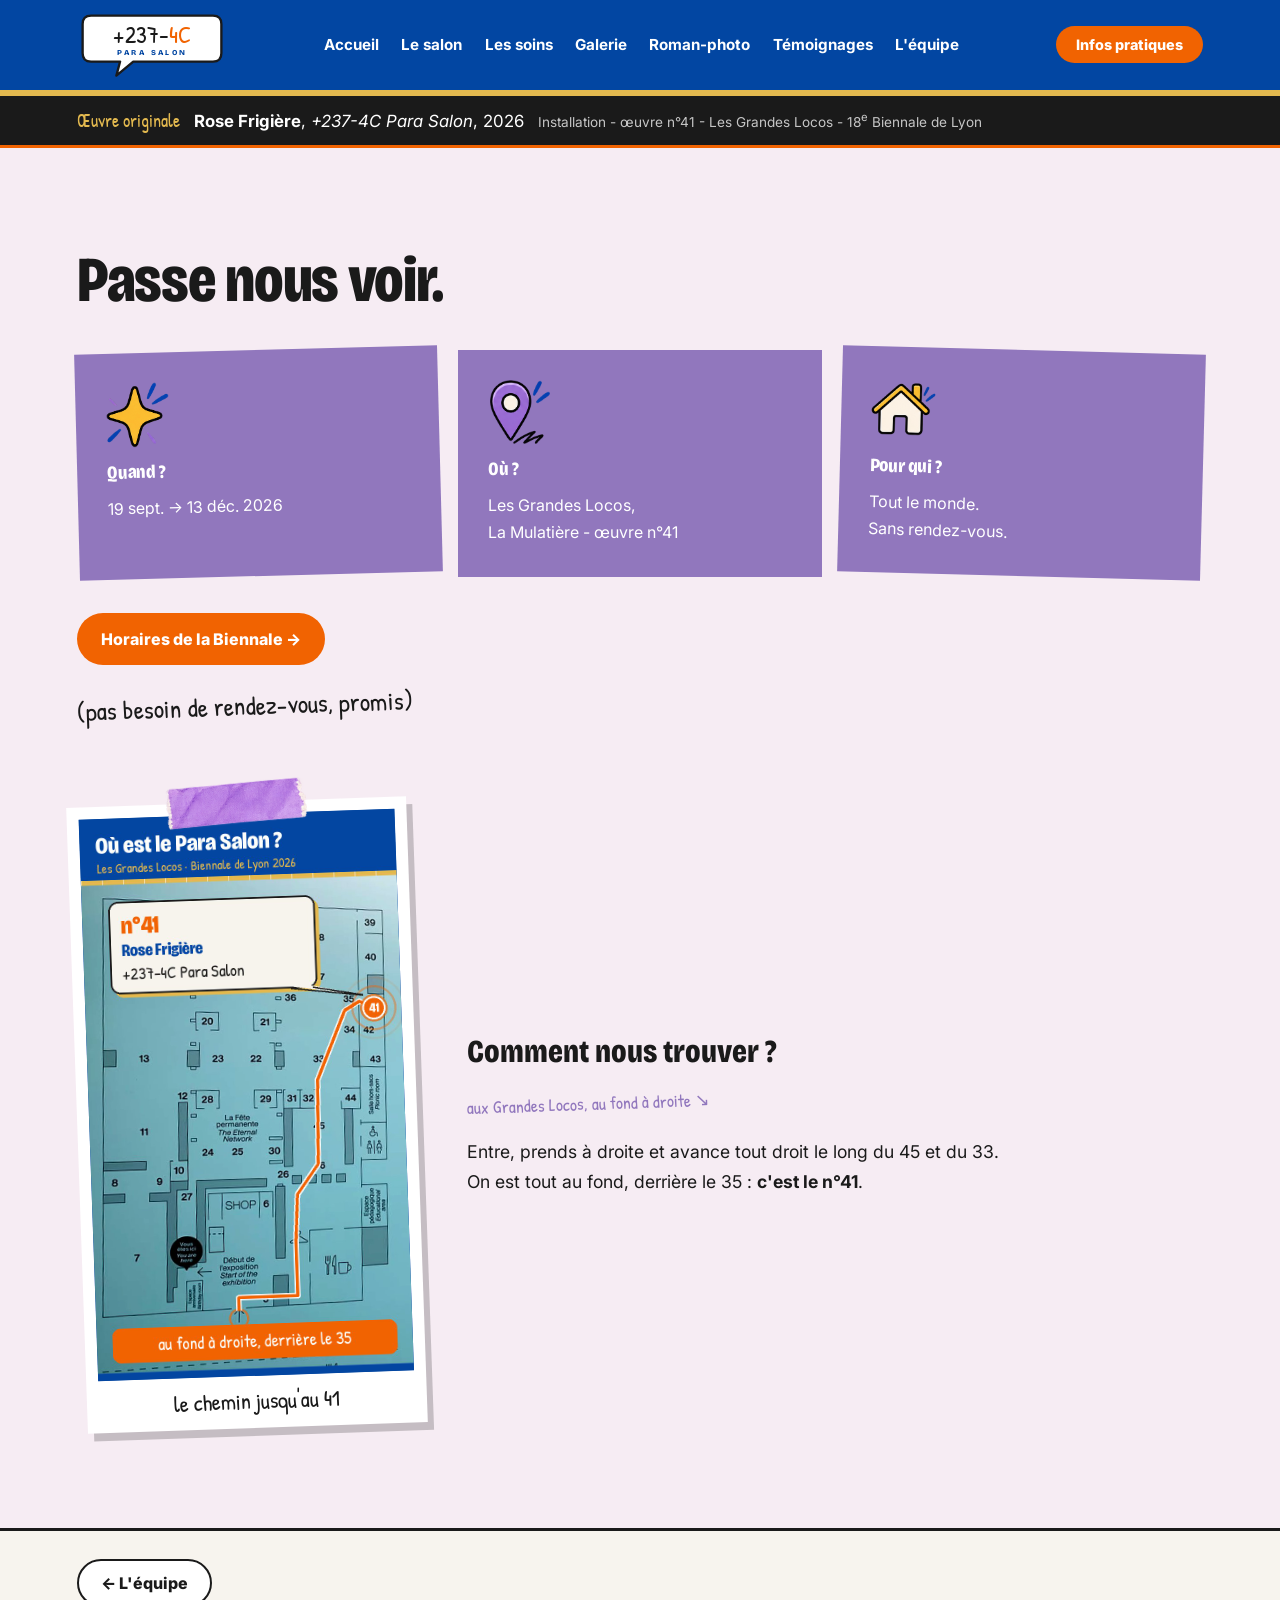
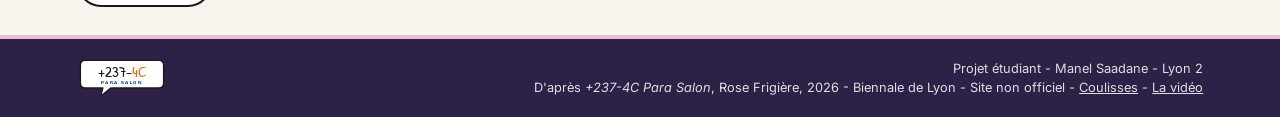
==== commit abe53999: "Correction indications infos pratiques" ====
--- a/rdv.html
+++ b/rdv.html
@@ -64,7 +64,7 @@
         <div class="plan-texte">
           <h3>Comment nous trouver ?</h3>
           <p class="annot">aux Grandes Locos, au fond à droite ↘</p>
-          <p>Entre, monte par la droite le long du 45 et du 33.<br>
+          <p>Entre, prends à droite et avance tout droit le long du 45 et du 33.<br>
              On est tout au fond, derrière le 35 : <strong>c'est le n°41</strong>.</p>
         </div>
       </div>
